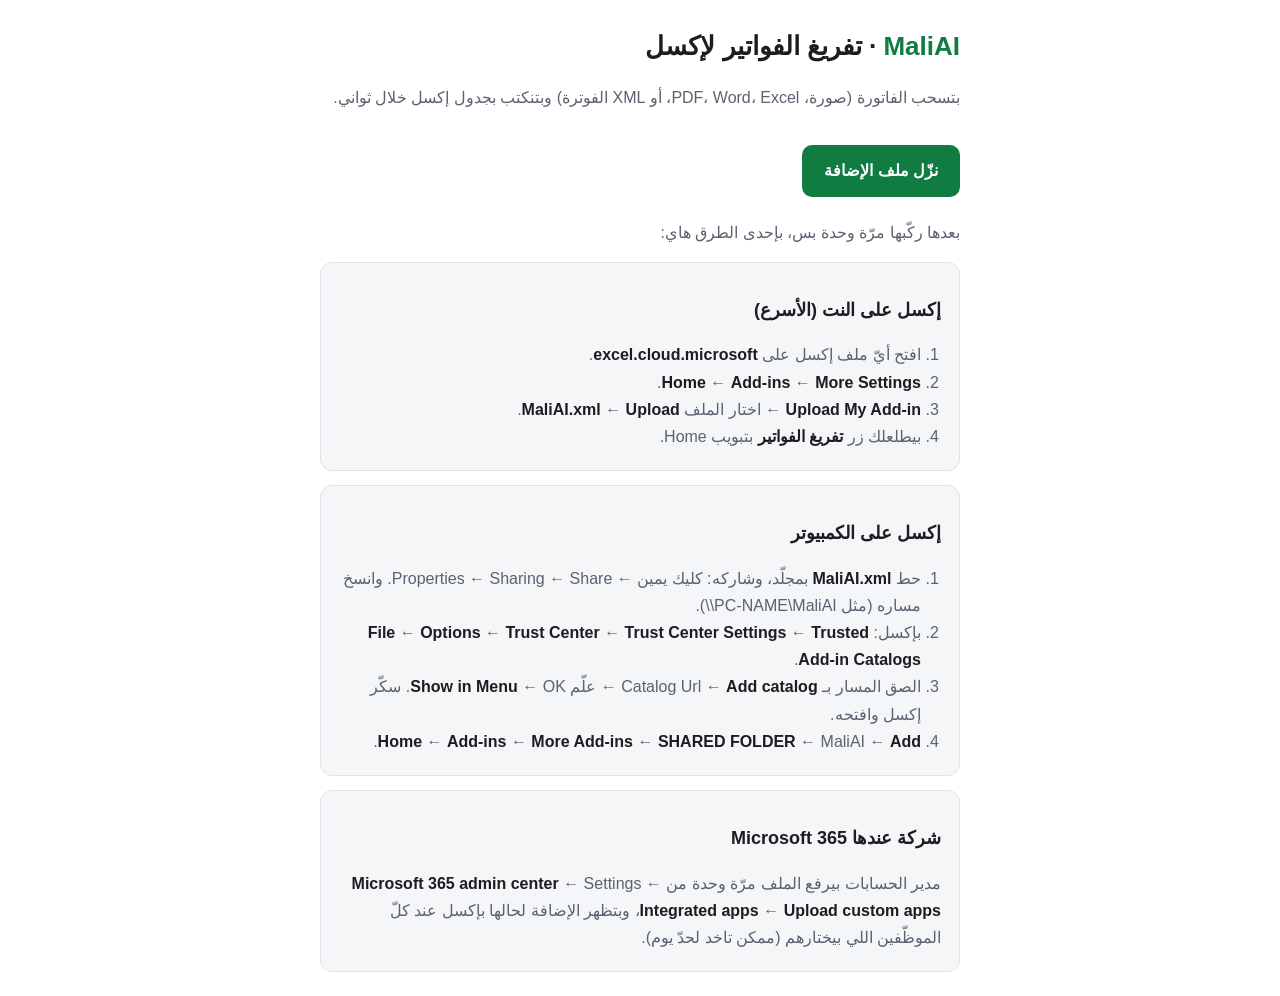
==== index.html @ dc5e9f8b "MaliAI: Excel add-in that extracts invoices into a table Task pane (Office.js) reads images, PDF, TI" ====
<!doctype html>
<html lang="ar" dir="rtl">
<head>
<meta charset="utf-8">
<meta name="viewport" content="width=device-width, initial-scale=1">
<title>MaliAI — تركيب الإضافة</title>
<style>
:root{ --bg:#fff; --bg2:#f4f6f8; --fg:#1b1d21; --fg2:#5b6270; --line:#dfe3e8; --accent:#107c41; }
@media (prefers-color-scheme: dark){ :root{ --bg:#1b1d21; --bg2:#25282c; --fg:#eceef1; --fg2:#a2a9b5; --line:#363a40; --accent:#2ea866; } }
body{ margin:0 auto; max-width:640px; padding:24px 16px; background:var(--bg); color:var(--fg); font:16px/1.7 "Segoe UI",Tahoma,sans-serif; }
h1{ margin:0; font-size:26px; } h1 b{ color:var(--accent); }
h2{ font-size:18px; margin:28px 0 6px; }
p, li{ color:var(--fg2); } b, strong{ color:var(--fg); }
.btn{ display:inline-block; margin:18px 0 6px; padding:12px 22px; border-radius:10px; background:var(--accent); color:#fff; font-weight:600; text-decoration:none; }
.btn:focus-visible{ outline:2px solid var(--accent); outline-offset:3px; }
section{ background:var(--bg2); border:1px solid var(--line); border-radius:12px; padding:4px 18px; margin-top:14px; }
ol{ padding-inline-start:20px; }
</style>
</head>
<body>
<h1><b>MaliAI</b> · تفريغ الفواتير لإكسل</h1>
<p>بتسحب الفاتورة (صورة، PDF، Word، Excel، أو XML الفوترة) وبتنكتب بجدول إكسل خلال ثواني.</p>

<a class="btn" href="MaliAI-TaskPane.xml" download="MaliAI.xml">نزّل ملف الإضافة</a>
<p>بعدها ركّبها مرّة وحدة بس، بإحدى الطرق هاي:</p>

<section>
  <h2>إكسل على النت (الأسرع)</h2>
  <ol>
    <li>افتح أيّ ملف إكسل على <strong>excel.cloud.microsoft</strong>.</li>
    <li><strong>Home</strong> ← <strong>Add-ins</strong> ← <strong>More Settings</strong>.</li>
    <li><strong>Upload My Add-in</strong> ← اختار الملف <strong>MaliAI.xml</strong> ← <strong>Upload</strong>.</li>
    <li>بيطلعلك زر <strong>تفريغ الفواتير</strong> بتبويب Home.</li>
  </ol>
</section>

<section>
  <h2>إكسل على الكمبيوتر</h2>
  <ol>
    <li>حط <strong>MaliAI.xml</strong> بمجلّد، وشاركه: كليك يمين ← Properties ← Sharing ← Share. وانسخ مساره (مثل <bdi>\\PC-NAME\MaliAI</bdi>).</li>
    <li>بإكسل: <strong>File</strong> ← <strong>Options</strong> ← <strong>Trust Center</strong> ← <strong>Trust Center Settings</strong> ← <strong>Trusted Add-in Catalogs</strong>.</li>
    <li>الصق المسار بـ Catalog Url ← <strong>Add catalog</strong> ← علّم <strong>Show in Menu</strong> ← OK. سكّر إكسل وافتحه.</li>
    <li><strong>Home</strong> ← <strong>Add-ins</strong> ← <strong>More Add-ins</strong> ← <strong>SHARED FOLDER</strong> ← MaliAI ← <strong>Add</strong>.</li>
  </ol>
</section>

<section>
  <h2>شركة عندها Microsoft 365</h2>
  <p>مدير الحسابات بيرفع الملف مرّة وحدة من <strong>Microsoft 365 admin center</strong> ← Settings ← <strong>Integrated apps</strong> ← <strong>Upload custom apps</strong>، وبتظهر الإضافة لحالها بإكسل عند كلّ الموظّفين اللي بيختارهم (ممكن تاخد لحدّ يوم).</p>
</section>
</body>
</html>
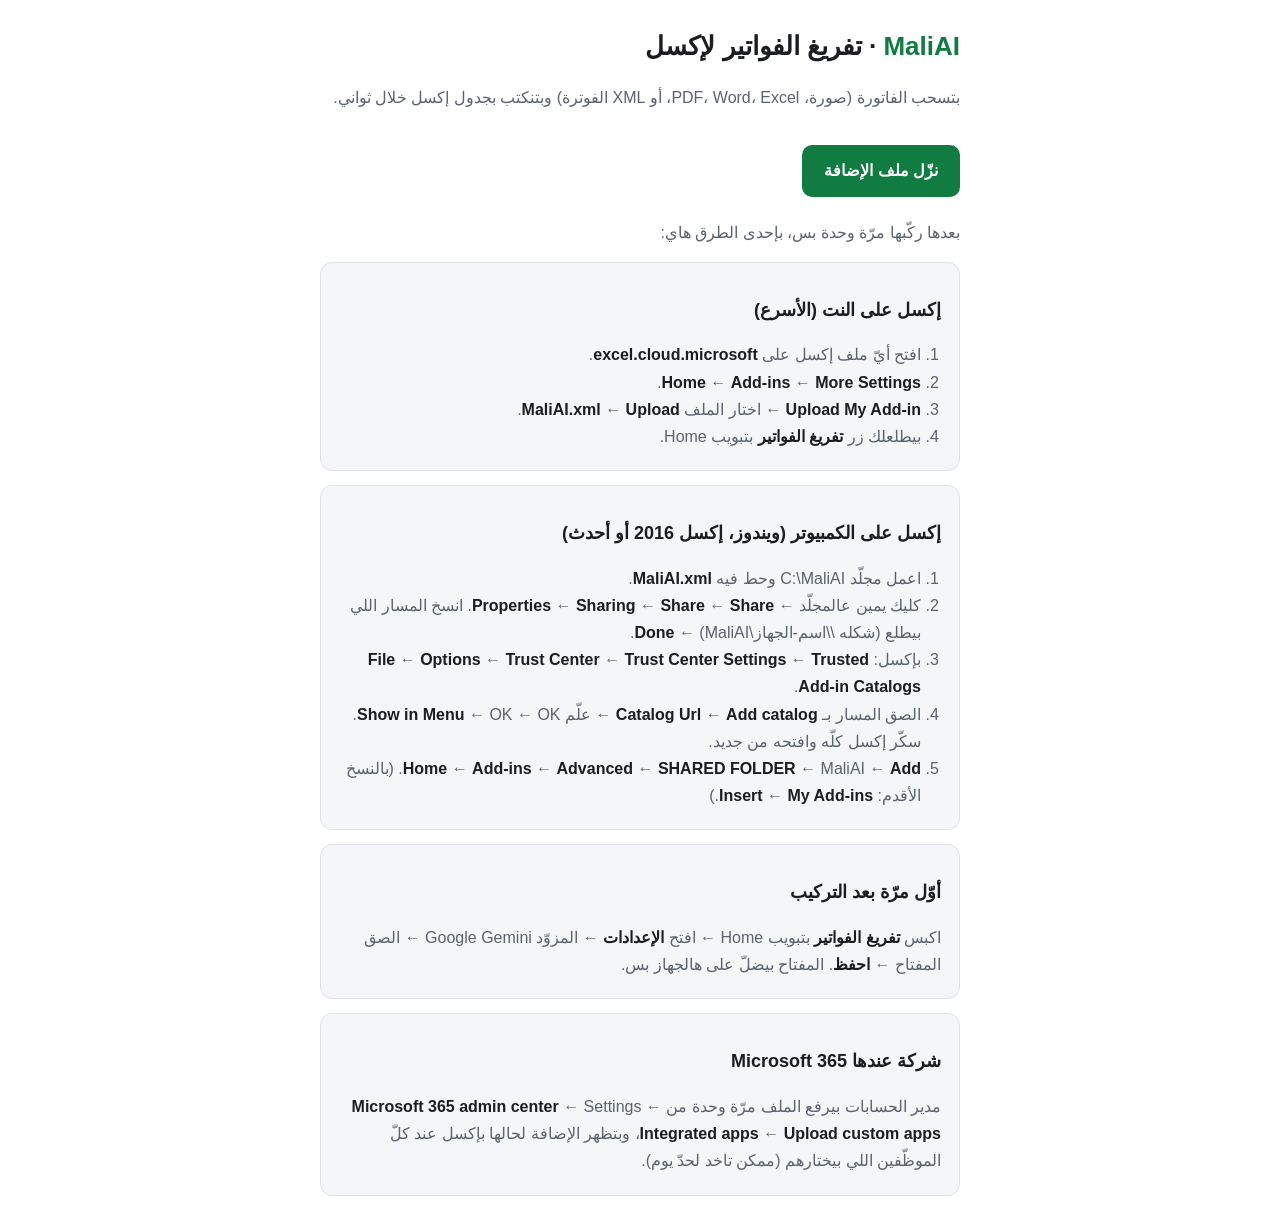
==== commit d5e25272: "صفحة التنزيل: خطوات إكسل الكمبيوتر حسب مايكروسوفت (Advanced) + خطوة المفتاح أوّل مرّة Co-Authored-By" ====
--- a/index.html
+++ b/index.html
@@ -35,13 +35,19 @@
 </section>
 
 <section>
-  <h2>إكسل على الكمبيوتر</h2>
+  <h2>إكسل على الكمبيوتر (ويندوز، إكسل 2016 أو أحدث)</h2>
   <ol>
-    <li>حط <strong>MaliAI.xml</strong> بمجلّد، وشاركه: كليك يمين ← Properties ← Sharing ← Share. وانسخ مساره (مثل <bdi>\\PC-NAME\MaliAI</bdi>).</li>
+    <li>اعمل مجلّد <bdi>C:\MaliAI</bdi> وحط فيه <strong>MaliAI.xml</strong>.</li>
+    <li>كليك يمين عالمجلّد ← <strong>Properties</strong> ← <strong>Sharing</strong> ← <strong>Share</strong> ← <strong>Share</strong>. انسخ المسار اللي بيطلع (شكله <bdi>\\اسم-الجهاز\MaliAI</bdi>) ← <strong>Done</strong>.</li>
     <li>بإكسل: <strong>File</strong> ← <strong>Options</strong> ← <strong>Trust Center</strong> ← <strong>Trust Center Settings</strong> ← <strong>Trusted Add-in Catalogs</strong>.</li>
-    <li>الصق المسار بـ Catalog Url ← <strong>Add catalog</strong> ← علّم <strong>Show in Menu</strong> ← OK. سكّر إكسل وافتحه.</li>
-    <li><strong>Home</strong> ← <strong>Add-ins</strong> ← <strong>More Add-ins</strong> ← <strong>SHARED FOLDER</strong> ← MaliAI ← <strong>Add</strong>.</li>
+    <li>الصق المسار بـ <strong>Catalog Url</strong> ← <strong>Add catalog</strong> ← علّم <strong>Show in Menu</strong> ← OK ← OK. سكّر إكسل كلّه وافتحه من جديد.</li>
+    <li><strong>Home</strong> ← <strong>Add-ins</strong> ← <strong>Advanced</strong> ← <strong>SHARED FOLDER</strong> ← MaliAI ← <strong>Add</strong>. (بالنسخ الأقدم: <strong>Insert</strong> ← <strong>My Add-ins</strong>.)</li>
   </ol>
+</section>
+
+<section>
+  <h2>أوّل مرّة بعد التركيب</h2>
+  <p>اكبس <strong>تفريغ الفواتير</strong> بتبويب Home ← افتح <strong>الإعدادات</strong> ← المزوّد Google Gemini ← الصق المفتاح ← <strong>احفظ</strong>. المفتاح بيضلّ على هالجهاز بس.</p>
 </section>
 
 <section>
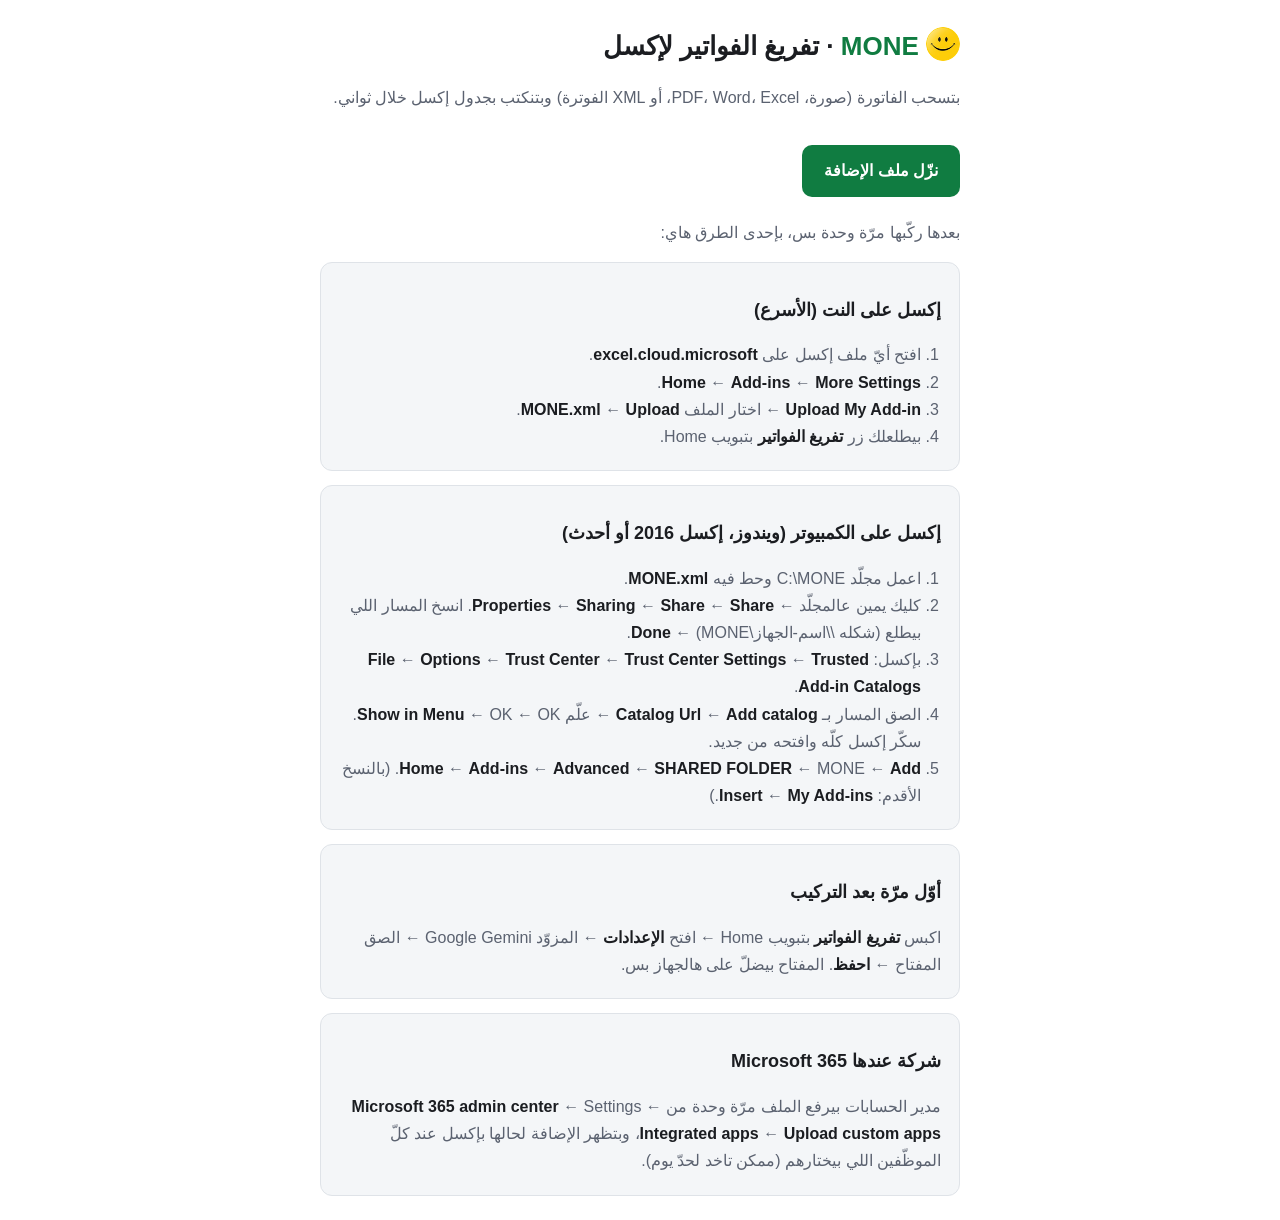
==== commit bfd8ca5c: "MONE: اسم وصورة جديدة للمساعد - الاسم الظاهر MONE بالإضافة وصفحة التلفون وصفحة التركيب، والمساعد بيع" ====
--- a/index.html
+++ b/index.html
@@ -3,7 +3,8 @@
 <head>
 <meta charset="utf-8">
 <meta name="viewport" content="width=device-width, initial-scale=1">
-<title>MaliAI — تركيب الإضافة</title>
+<title>MONE — تركيب الإضافة</title>
+<link rel="icon" href="assets/icon-32.png">
 <style>
 :root{ --bg:#fff; --bg2:#f4f6f8; --fg:#1b1d21; --fg2:#5b6270; --line:#dfe3e8; --accent:#107c41; }
 @media (prefers-color-scheme: dark){ :root{ --bg:#1b1d21; --bg2:#25282c; --fg:#eceef1; --fg2:#a2a9b5; --line:#363a40; --accent:#2ea866; } }
@@ -18,10 +19,10 @@
 </style>
 </head>
 <body>
-<h1><b>MaliAI</b> · تفريغ الفواتير لإكسل</h1>
+<h1><img src="assets/mone-64.png" alt="" width="34" height="34" style="vertical-align:-6px;border-radius:50%"> <b>MONE</b> · تفريغ الفواتير لإكسل</h1>
 <p>بتسحب الفاتورة (صورة، PDF، Word، Excel، أو XML الفوترة) وبتنكتب بجدول إكسل خلال ثواني.</p>
 
-<a class="btn" href="MaliAI-TaskPane.xml" download="MaliAI.xml">نزّل ملف الإضافة</a>
+<a class="btn" href="MaliAI-TaskPane.xml" download="MONE.xml">نزّل ملف الإضافة</a>
 <p>بعدها ركّبها مرّة وحدة بس، بإحدى الطرق هاي:</p>
 
 <section>
@@ -29,7 +30,7 @@
   <ol>
     <li>افتح أيّ ملف إكسل على <strong>excel.cloud.microsoft</strong>.</li>
     <li><strong>Home</strong> ← <strong>Add-ins</strong> ← <strong>More Settings</strong>.</li>
-    <li><strong>Upload My Add-in</strong> ← اختار الملف <strong>MaliAI.xml</strong> ← <strong>Upload</strong>.</li>
+    <li><strong>Upload My Add-in</strong> ← اختار الملف <strong>MONE.xml</strong> ← <strong>Upload</strong>.</li>
     <li>بيطلعلك زر <strong>تفريغ الفواتير</strong> بتبويب Home.</li>
   </ol>
 </section>
@@ -37,11 +38,11 @@
 <section>
   <h2>إكسل على الكمبيوتر (ويندوز، إكسل 2016 أو أحدث)</h2>
   <ol>
-    <li>اعمل مجلّد <bdi>C:\MaliAI</bdi> وحط فيه <strong>MaliAI.xml</strong>.</li>
-    <li>كليك يمين عالمجلّد ← <strong>Properties</strong> ← <strong>Sharing</strong> ← <strong>Share</strong> ← <strong>Share</strong>. انسخ المسار اللي بيطلع (شكله <bdi>\\اسم-الجهاز\MaliAI</bdi>) ← <strong>Done</strong>.</li>
+    <li>اعمل مجلّد <bdi>C:\MONE</bdi> وحط فيه <strong>MONE.xml</strong>.</li>
+    <li>كليك يمين عالمجلّد ← <strong>Properties</strong> ← <strong>Sharing</strong> ← <strong>Share</strong> ← <strong>Share</strong>. انسخ المسار اللي بيطلع (شكله <bdi>\\اسم-الجهاز\MONE</bdi>) ← <strong>Done</strong>.</li>
     <li>بإكسل: <strong>File</strong> ← <strong>Options</strong> ← <strong>Trust Center</strong> ← <strong>Trust Center Settings</strong> ← <strong>Trusted Add-in Catalogs</strong>.</li>
     <li>الصق المسار بـ <strong>Catalog Url</strong> ← <strong>Add catalog</strong> ← علّم <strong>Show in Menu</strong> ← OK ← OK. سكّر إكسل كلّه وافتحه من جديد.</li>
-    <li><strong>Home</strong> ← <strong>Add-ins</strong> ← <strong>Advanced</strong> ← <strong>SHARED FOLDER</strong> ← MaliAI ← <strong>Add</strong>. (بالنسخ الأقدم: <strong>Insert</strong> ← <strong>My Add-ins</strong>.)</li>
+    <li><strong>Home</strong> ← <strong>Add-ins</strong> ← <strong>Advanced</strong> ← <strong>SHARED FOLDER</strong> ← MONE ← <strong>Add</strong>. (بالنسخ الأقدم: <strong>Insert</strong> ← <strong>My Add-ins</strong>.)</li>
   </ol>
 </section>
 
